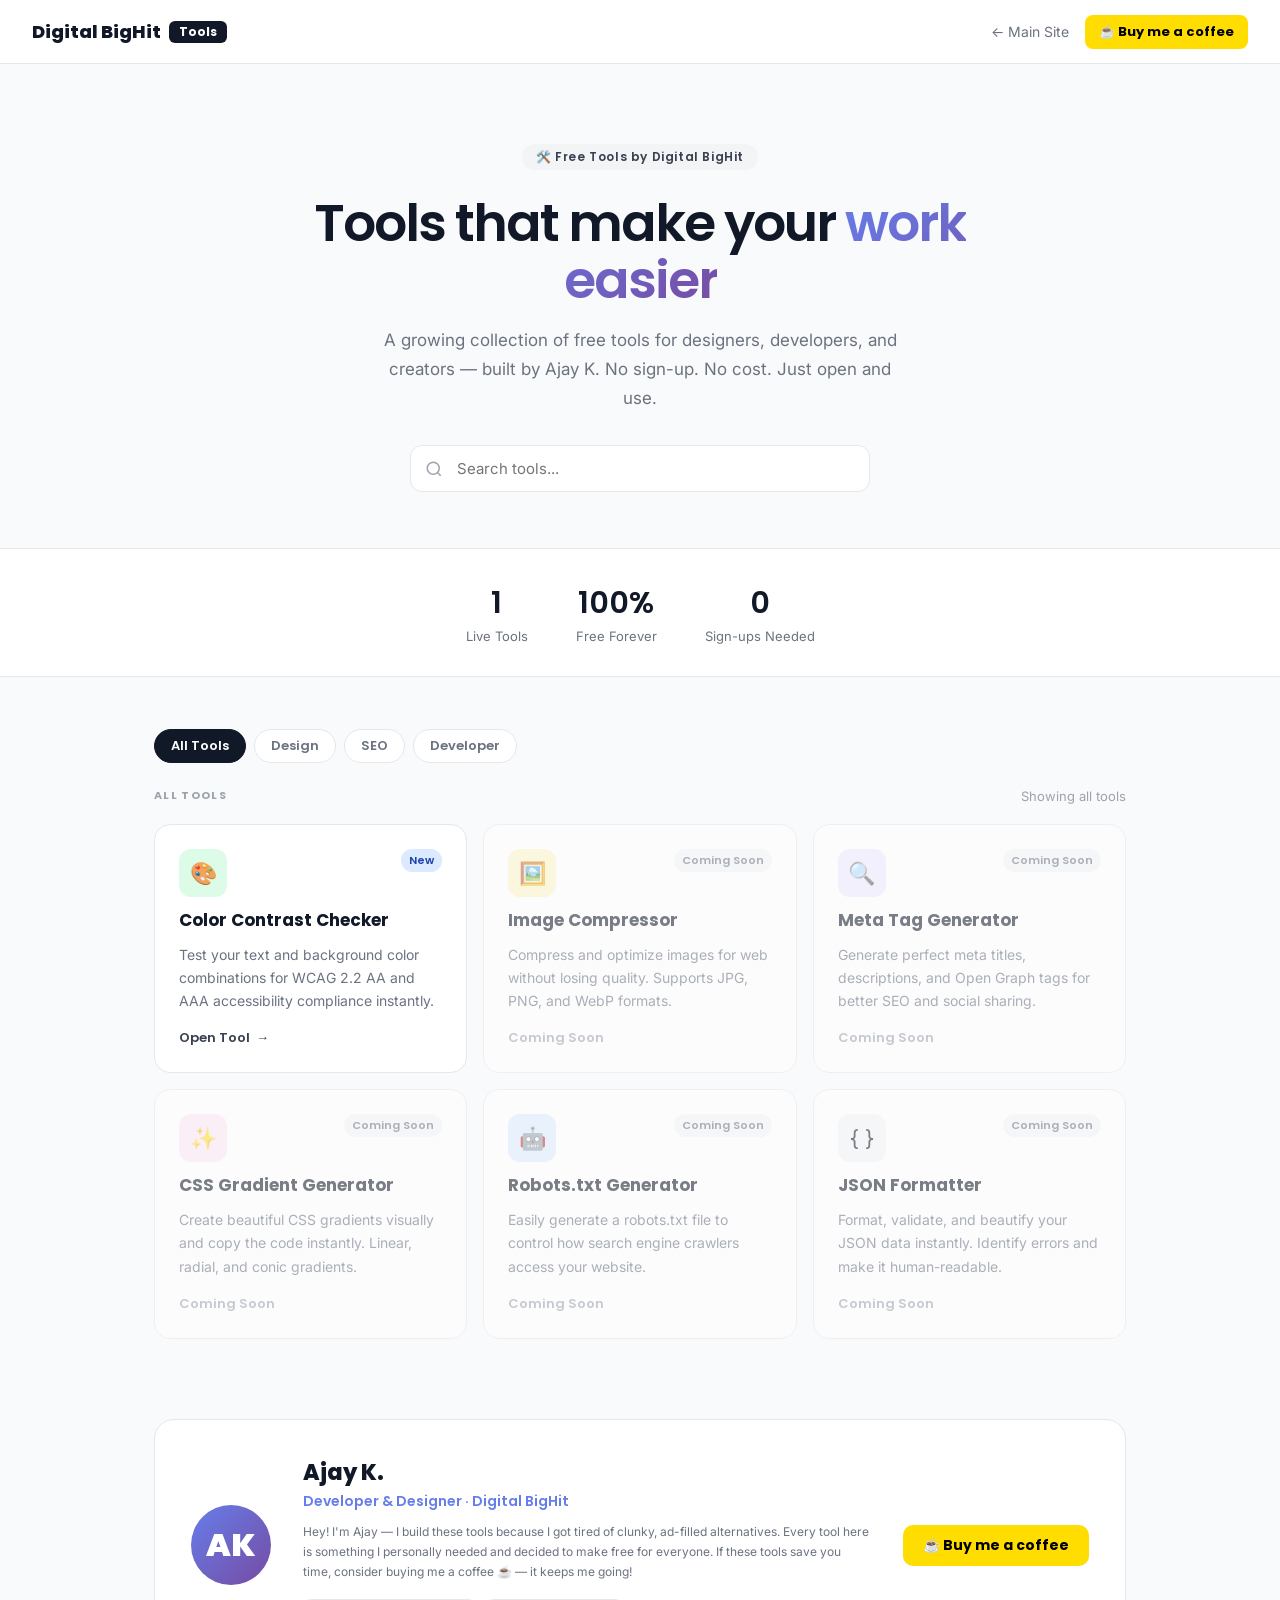
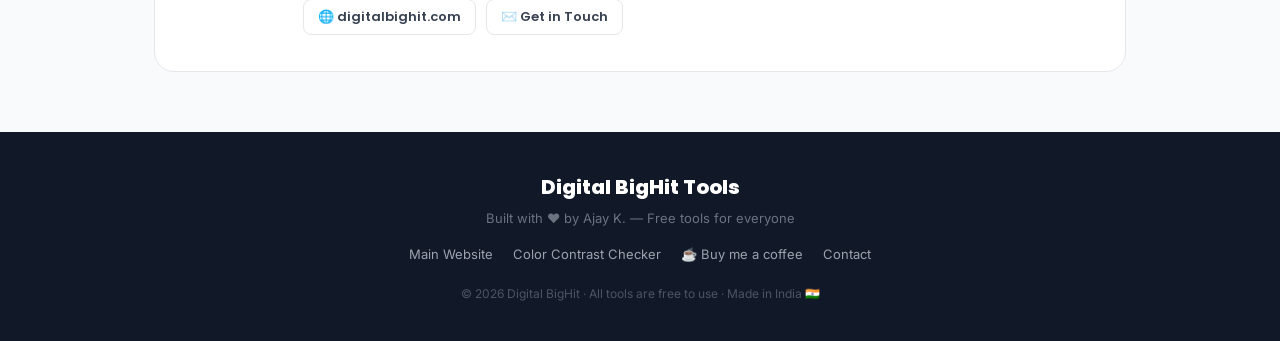
==== index.html @ 40d372e9 "Add color contrast checker with assets folder" ====
<!DOCTYPE html>
<html lang="en">
<head>
  <meta charset="UTF-8" />
  <meta name="viewport" content="width=device-width, initial-scale=1.0" />
  <title>Digital BigHit Tools — Free Web & Design Tools</title>
  <meta name="description" content="A growing collection of free tools for designers and developers by Digital BigHit. Color contrast checker, accessibility tools, and more." />
  <meta name="keywords" content="free web tools, design tools, developer tools, color contrast checker, accessibility tools, digital bighit tools, ajay k" />
  <meta name="robots" content="index, follow" />
  <meta name="author" content="Ajay K. — Digital BigHit" />
  <meta property="og:title" content="Digital BigHit Tools — Free Web & Design Tools" />
  <meta property="og:description" content="A growing collection of free tools for designers and developers. Built with care by Ajay K. at Digital BigHit." />
  <meta property="og:type" content="website" />
  <meta property="og:url" content="https://tools.digitalbighit.com" />
  <meta name="twitter:card" content="summary" />
  <meta name="twitter:title" content="Digital BigHit Tools by Ajay K." />
  <meta name="twitter:description" content="Free tools for designers and developers by Ajay K. at Digital BigHit." />
  <link href="https://fonts.googleapis.com/css2?family=Poppins:wght@400;500;600;700;800;900&family=Inter:wght@400;500;600&display=swap" rel="stylesheet" />
  <style>
    *, *::before, *::after { box-sizing: border-box; margin: 0; padding: 0; }

    :root {
      --bg: #f9fafb;
      --white: #ffffff;
      --border: #e5e7eb;
      --text: #111827;
      --muted: #6b7280;
    }

    body {
      font-family: 'Inter', sans-serif;
      background: var(--bg);
      color: var(--text);
      min-height: 100vh;
    }

    h1, h2, h3, h4, nav, .nav-logo, .hero-badge, .filter-btn, .tool-card-footer, .stat-num, .section-title, .filter-btn {
      font-family: 'Poppins', sans-serif;
    }

    /* NAV */
    nav {
      background: var(--white);
      border-bottom: 1px solid var(--border);
      padding: 0 32px;
      height: 64px;
      display: flex;
      align-items: center;
      justify-content: space-between;
      position: sticky;
      top: 0;
      z-index: 100;
    }
    .nav-logo {
      font-size: 18px;
      font-weight: 800;
      color: var(--text);
      text-decoration: none;
      display: flex;
      align-items: center;
      gap: 8px;
      font-family: 'Poppins', sans-serif;
    }
    .nav-logo span {
      background: #111827;
      color: white;
      padding: 2px 10px;
      border-radius: 6px;
      font-size: 12px;
      font-weight: 700;
    }
    .nav-right { display: flex; align-items: center; gap: 16px; }
    .nav-link {
      font-size: 14px;
      color: var(--muted);
      text-decoration: none;
      font-family: 'Inter', sans-serif;
    }
    .nav-link:hover { color: var(--text); }
    .coffee-btn-nav {
      display: flex;
      align-items: center;
      gap: 6px;
      background: #FFDD00;
      color: #000;
      font-size: 13px;
      font-weight: 700;
      padding: 7px 14px;
      border-radius: 8px;
      text-decoration: none;
      font-family: 'Poppins', sans-serif;
      transition: transform 0.15s, box-shadow 0.15s;
    }
    .coffee-btn-nav:hover { transform: translateY(-1px); box-shadow: 0 4px 12px rgba(0,0,0,0.12); }

    /* HERO */
    .hero {
      text-align: center;
      padding: 80px 24px 56px;
      max-width: 720px;
      margin: 0 auto;
    }
    .hero-badge {
      display: inline-block;
      background: #f3f4f6;
      color: #374151;
      font-size: 12px;
      font-weight: 600;
      padding: 4px 14px;
      border-radius: 999px;
      margin-bottom: 24px;
      letter-spacing: 0.05em;
      font-family: 'Poppins', sans-serif;
    }
    .hero h1 {
      font-size: 52px;
      font-weight: 600;
      letter-spacing: -2px;
      line-height: 1.1;
      margin-bottom: 18px;
      color: var(--text);
      font-family: 'Poppins', sans-serif;
    }
    .hero h1 span {
      background: linear-gradient(135deg, #667eea, #764ba2);
      -webkit-background-clip: text;
      -webkit-text-fill-color: transparent;
      background-clip: text;
    }
    .hero p {
      font-size: 17px;
      color: var(--muted);
      line-height: 1.7;
      max-width: 520px;
      margin: 0 auto;
      font-family: 'Inter', sans-serif;
    }

    /* SEARCH */
    .search-wrap {
      max-width: 460px;
      margin: 32px auto 0;
      position: relative;
    }
    .search-wrap input {
      width: 100%;
      padding: 13px 20px 13px 46px;
      border: 1px solid var(--border);
      border-radius: 12px;
      font-size: 15px;
      font-family: 'Inter', sans-serif;
      background: white;
      outline: none;
      transition: border 0.2s;
    }
    .search-wrap input:focus { border-color: #9ca3af; }
    .search-icon {
      position: absolute;
      left: 15px;
      top: 50%;
      transform: translateY(-50%);
      color: #9ca3af;
      pointer-events: none;
    }

    /* STATS */
    .stats {
      display: flex;
      justify-content: center;
      gap: 48px;
      padding: 32px 24px;
      border-top: 1px solid var(--border);
      border-bottom: 1px solid var(--border);
      background: white;
      margin-bottom: 52px;
    }
    .stat { text-align: center; }
    .stat-num { font-size: 30px; font-weight: 600; color: var(--text); font-family: 'Poppins', sans-serif; }
    .stat-label { font-size: 13px; color: var(--muted); margin-top: 2px; font-family: 'Inter', sans-serif; }

    /* TOOLS GRID */
    .tools-section {
      max-width: 1020px;
      margin: 0 auto;
      padding: 0 24px 80px;
    }
    .section-header {
      display: flex;
      align-items: center;
      justify-content: space-between;
      margin-bottom: 20px;
    }
    .section-title {
      font-size: 11px;
      font-weight: 700;
      color: #9ca3af;
      letter-spacing: 0.12em;
      text-transform: uppercase;
      font-family: 'Poppins', sans-serif;
    }
    .tools-grid {
      display: grid;
      grid-template-columns: repeat(auto-fill, minmax(290px, 1fr));
      gap: 16px;
    }

    /* TOOL CARD */
    .tool-card {
      background: white;
      border: 1px solid var(--border);
      border-radius: 16px;
      padding: 24px;
      text-decoration: none;
      color: inherit;
      display: flex;
      flex-direction: column;
      gap: 10px;
      transition: all 0.2s;
    }
    .tool-card:hover {
      border-color: #9ca3af;
      transform: translateY(-2px);
      box-shadow: 0 8px 24px rgba(0,0,0,0.08);
    }
    .tool-card.coming-soon { opacity: 0.55; cursor: default; pointer-events: none; }
    .tool-card-icon {
      width: 48px; height: 48px; border-radius: 12px;
      display: flex; align-items: center; justify-content: center; font-size: 22px;
    }
    .tool-card-top { display: flex; align-items: flex-start; justify-content: space-between; }
    .tool-badge { font-size: 11px; font-weight: 600; padding: 3px 8px; border-radius: 999px; font-family: 'Poppins', sans-serif; }
    .badge-live { background: #dcfce7; color: #166534; }
    .badge-soon { background: #f3f4f6; color: #6b7280; }
    .badge-new { background: #dbeafe; color: #1e40af; }
    .tool-card h3 { font-size: 17px; font-weight: 700; color: var(--text); font-family: 'Poppins', sans-serif; }
    .tool-card p { font-size: 14px; color: var(--muted); line-height: 1.65; flex: 1; font-family: 'Inter', sans-serif; }
    .tool-card-footer {
      display: flex; align-items: center; gap: 6px;
      font-size: 13px; font-weight: 600; color: #374151; margin-top: 6px;
      font-family: 'Poppins', sans-serif;
    }
    .tool-card:hover .tool-card-footer { color: #111827; }
    .arrow { transition: transform 0.2s; }
    .tool-card:hover .arrow { transform: translateX(4px); }

    /* FILTERS */
    .filters { display: flex; gap: 8px; margin-bottom: 24px; flex-wrap: wrap; }
    .filter-btn {
      padding: 6px 16px; border-radius: 999px; border: 1px solid var(--border);
      background: white; font-size: 13px; font-weight: 600; cursor: pointer;
      font-family: 'Poppins', sans-serif; color: var(--muted); transition: all 0.15s;
    }
    .filter-btn.active, .filter-btn:hover { background: #111827; color: white; border-color: #111827; }

    /* DEVELOPER CARD */
    .dev-section {
      max-width: 1020px;
      margin: 0 auto 60px;
      padding: 0 24px;
    }
    .dev-card {
      background: white;
      border: 1px solid var(--border);
      border-radius: 20px;
      padding: 36px;
      display: flex;
      align-items: center;
      gap: 32px;
    }
    .dev-avatar {
      width: 80px; height: 80px; border-radius: 50%;
      background: linear-gradient(135deg, #667eea, #764ba2);
      display: flex; align-items: center; justify-content: center;
      font-size: 32px; font-weight: 900; color: white;
      font-family: 'Poppins', sans-serif;
      flex-shrink: 0;
    }
    .dev-info { flex: 1; }
    .dev-name { font-size: 22px; font-weight: 800; color: var(--text); font-family: 'Poppins', sans-serif; margin-bottom: 2px; }
    .dev-role { font-size: 14px; color: #667eea; font-weight: 600; font-family: 'Poppins', sans-serif; margin-bottom: 10px; }
.dev-bio {
    font-size: 12px;
    color: var(--muted);
    line-height: 1.7;
    font-family: 'Inter', sans-serif;
    /* max-width: 480px; */
}
    .dev-links { display: flex; gap: 10px; margin-top: 16px; flex-wrap: wrap; }
    .dev-link {
      display: flex; align-items: center; gap: 6px;
      padding: 7px 14px; border-radius: 8px; border: 1px solid var(--border);
      font-size: 13px; font-weight: 600; color: #374151; text-decoration: none;
      font-family: 'Poppins', sans-serif; transition: all 0.15s;
    }
    .dev-link:hover { background: #f3f4f6; border-color: #9ca3af; }
    .coffee-btn {
      display: flex; align-items: center; gap: 7px;
      background: #FFDD00; color: #000;
      padding: 10px 20px; border-radius: 10px;
      font-size: 14px; font-weight: 700; text-decoration: none;
      font-family: 'Poppins', sans-serif;
      transition: transform 0.15s, box-shadow 0.15s;
      white-space: nowrap; flex-shrink: 0;
    }
    .coffee-btn:hover { transform: translateY(-2px); box-shadow: 0 6px 20px rgba(255,221,0,0.4); }

    /* FOOTER */
    footer {
      background: #111827;
      padding: 40px 24px;
      text-align: center;
    }
    .footer-logo { font-size: 20px; font-weight: 800; color: white; font-family: 'Poppins', sans-serif; margin-bottom: 8px; }
    .footer-sub { font-size: 13px; color: #6b7280; font-family: 'Inter', sans-serif; margin-bottom: 20px; }
    .footer-links { display: flex; justify-content: center; gap: 20px; margin-bottom: 24px; flex-wrap: wrap; }
    .footer-links a { font-size: 13px; color: #9ca3af; text-decoration: none; font-family: 'Inter', sans-serif; }
    .footer-links a:hover { color: white; }
    .footer-copy { font-size: 12px; color: #4b5563; font-family: 'Inter', sans-serif; }

    @media (max-width: 640px) {
      .hero h1 { font-size: 34px; letter-spacing: -1px; }
      .stats { gap: 24px; }
      .dev-card { flex-direction: column; align-items: flex-start; gap: 20px; }
      .coffee-btn { width: 100%; justify-content: center; }
      nav { padding: 0 16px; }
      .coffee-btn-nav { display: none; }
    }
  </style>
</head>
<body>

<!-- NAV -->
<nav>
  <a class="nav-logo" href="/">
    Digital BigHit <span>Tools</span>
  </a>
  <div class="nav-right">
    <a class="nav-link" href="https://digitalbighit.com" target="_blank">← Main Site</a>
    <a class="coffee-btn-nav" href="https://www.buymeacoffee.com/ajayk" target="_blank">
      ☕ Buy me a coffee
    </a>
  </div>
</nav>

<!-- HERO -->
<div class="hero">
  <div class="hero-badge">🛠️ Free Tools by Digital BigHit</div>
  <h1>Tools that make your <span>work easier</span></h1>
  <p>A growing collection of free tools for designers, developers, and creators — built by Ajay K. No sign-up. No cost. Just open and use.</p>
  <div class="search-wrap">
    <svg class="search-icon" width="18" height="18" fill="none" stroke="currentColor" stroke-width="2" viewBox="0 0 24 24">
      <circle cx="11" cy="11" r="8"/><line x1="21" y1="21" x2="16.65" y2="16.65"/>
    </svg>
    <input type="text" id="searchInput" placeholder="Search tools..." oninput="filterTools()" />
  </div>
</div>

<!-- STATS -->
<div class="stats">
  <div class="stat">
    <div class="stat-num">1</div>
    <div class="stat-label">Live Tools</div>
  </div>
  <div class="stat">
    <div class="stat-num">100%</div>
    <div class="stat-label">Free Forever</div>
  </div>
  <div class="stat">
    <div class="stat-num">0</div>
    <div class="stat-label">Sign-ups Needed</div>
  </div>
</div>

<!-- TOOLS -->
<div class="tools-section">
  <div class="filters">
    <button class="filter-btn active" onclick="filterCategory('all', this)">All Tools</button>
    <button class="filter-btn" onclick="filterCategory('design', this)">Design</button>
    <button class="filter-btn" onclick="filterCategory('seo', this)">SEO</button>
    <button class="filter-btn" onclick="filterCategory('dev', this)">Developer</button>
  </div>
  <div class="section-header">
    <p class="section-title">All Tools</p>
    <p style="font-size:13px;color:#9ca3af;font-family:'Inter',sans-serif;" id="toolCount">Showing all tools</p>
  </div>
  <div class="tools-grid" id="toolsGrid">

    <a href="/color-contrast-checker/" class="tool-card" data-category="design" data-name="color contrast checker accessibility wcag design">
      <div class="tool-card-top">
        <div class="tool-card-icon" style="background:#dcfce7;">🎨</div>
        <span class="tool-badge badge-new">New</span>
      </div>
      <h3>Color Contrast Checker</h3>
      <p>Test your text and background color combinations for WCAG 2.2 AA and AAA accessibility compliance instantly.</p>
      <div class="tool-card-footer">Open Tool <span class="arrow">→</span></div>
    </a>

    <div class="tool-card coming-soon" data-category="design" data-name="image compressor optimizer design">
      <div class="tool-card-top">
        <div class="tool-card-icon" style="background:#fef3c7;">🖼️</div>
        <span class="tool-badge badge-soon">Coming Soon</span>
      </div>
      <h3>Image Compressor</h3>
      <p>Compress and optimize images for web without losing quality. Supports JPG, PNG, and WebP formats.</p>
      <div class="tool-card-footer" style="color:#9ca3af;">Coming Soon</div>
    </div>

    <div class="tool-card coming-soon" data-category="seo" data-name="meta tag generator seo">
      <div class="tool-card-top">
        <div class="tool-card-icon" style="background:#ede9fe;">🔍</div>
        <span class="tool-badge badge-soon">Coming Soon</span>
      </div>
      <h3>Meta Tag Generator</h3>
      <p>Generate perfect meta titles, descriptions, and Open Graph tags for better SEO and social sharing.</p>
      <div class="tool-card-footer" style="color:#9ca3af;">Coming Soon</div>
    </div>

    <div class="tool-card coming-soon" data-category="dev" data-name="css gradient generator developer">
      <div class="tool-card-top">
        <div class="tool-card-icon" style="background:#fce7f3;">✨</div>
        <span class="tool-badge badge-soon">Coming Soon</span>
      </div>
      <h3>CSS Gradient Generator</h3>
      <p>Create beautiful CSS gradients visually and copy the code instantly. Linear, radial, and conic gradients.</p>
      <div class="tool-card-footer" style="color:#9ca3af;">Coming Soon</div>
    </div>

    <div class="tool-card coming-soon" data-category="seo" data-name="robots txt generator seo">
      <div class="tool-card-top">
        <div class="tool-card-icon" style="background:#dbeafe;">🤖</div>
        <span class="tool-badge badge-soon">Coming Soon</span>
      </div>
      <h3>Robots.txt Generator</h3>
      <p>Easily generate a robots.txt file to control how search engine crawlers access your website.</p>
      <div class="tool-card-footer" style="color:#9ca3af;">Coming Soon</div>
    </div>

    <div class="tool-card coming-soon" data-category="dev" data-name="json formatter validator developer">
      <div class="tool-card-top">
        <div class="tool-card-icon" style="background:#f3f4f6;">{ }</div>
        <span class="tool-badge badge-soon">Coming Soon</span>
      </div>
      <h3>JSON Formatter</h3>
      <p>Format, validate, and beautify your JSON data instantly. Identify errors and make it human-readable.</p>
      <div class="tool-card-footer" style="color:#9ca3af;">Coming Soon</div>
    </div>

  </div>
</div>

<!-- DEVELOPER CARD -->
<div class="dev-section">
  <div class="dev-card">
    <div class="dev-avatar">AK</div>
    <div class="dev-info">
      <div class="dev-name">Ajay K.</div>
      <div class="dev-role">Developer & Designer · Digital BigHit</div>
      <div class="dev-bio">Hey! I'm Ajay — I build these tools because I got tired of clunky, ad-filled alternatives. Every tool here is something I personally needed and decided to make free for everyone. If these tools save you time, consider buying me a coffee ☕ — it keeps me going!</div>
      <div class="dev-links">
        <a class="dev-link" href="https://digitalbighit.com" target="_blank">🌐 digitalbighit.com</a>
        <a class="dev-link" href="mailto:ajay@digitalbighit.com">✉️ Get in Touch</a>
      </div>
    </div>
    <a class="coffee-btn" href="https://www.buymeacoffee.com/ajayk" target="_blank">
      ☕ Buy me a coffee
    </a>
  </div>
</div>

<!-- FOOTER -->
<footer>
  <div class="footer-logo">Digital BigHit Tools</div>
  <div class="footer-sub">Built with ❤️ by Ajay K. — Free tools for everyone</div>
  <div class="footer-links">
    <a href="https://digitalbighit.com" target="_blank">Main Website</a>
    <a href="/color-contrast-checker/">Color Contrast Checker</a>
    <a href="https://www.buymeacoffee.com/ajayk" target="_blank">☕ Buy me a coffee</a>
    <a href="mailto:hello@digitalbighit.com">Contact</a>
  </div>
  <div class="footer-copy">© 2026 Digital BigHit · All tools are free to use · Made in India 🇮🇳</div>
</footer>

<script>
  function filterTools() {
    const q = document.getElementById('searchInput').value.toLowerCase();
    const cards = document.querySelectorAll('.tool-card');
    let visible = 0;
    cards.forEach(card => {
      const name = (card.getAttribute('data-name') || '').toLowerCase();
      const show = name.includes(q);
      card.style.display = show ? '' : 'none';
      if (show) visible++;
    });
    document.getElementById('toolCount').textContent = `Showing ${visible} tool${visible !== 1 ? 's' : ''}`;
  }

  function filterCategory(cat, btn) {
    document.querySelectorAll('.filter-btn').forEach(b => b.classList.remove('active'));
    btn.classList.add('active');
    document.getElementById('searchInput').value = '';
    const cards = document.querySelectorAll('.tool-card');
    let visible = 0;
    cards.forEach(card => {
      const cardCat = card.getAttribute('data-category');
      const show = cat === 'all' || cardCat === cat;
      card.style.display = show ? '' : 'none';
      if (show) visible++;
    });
    document.getElementById('toolCount').textContent = `Showing ${visible} tool${visible !== 1 ? 's' : ''}`;
  }
</script>
</body>
</html>
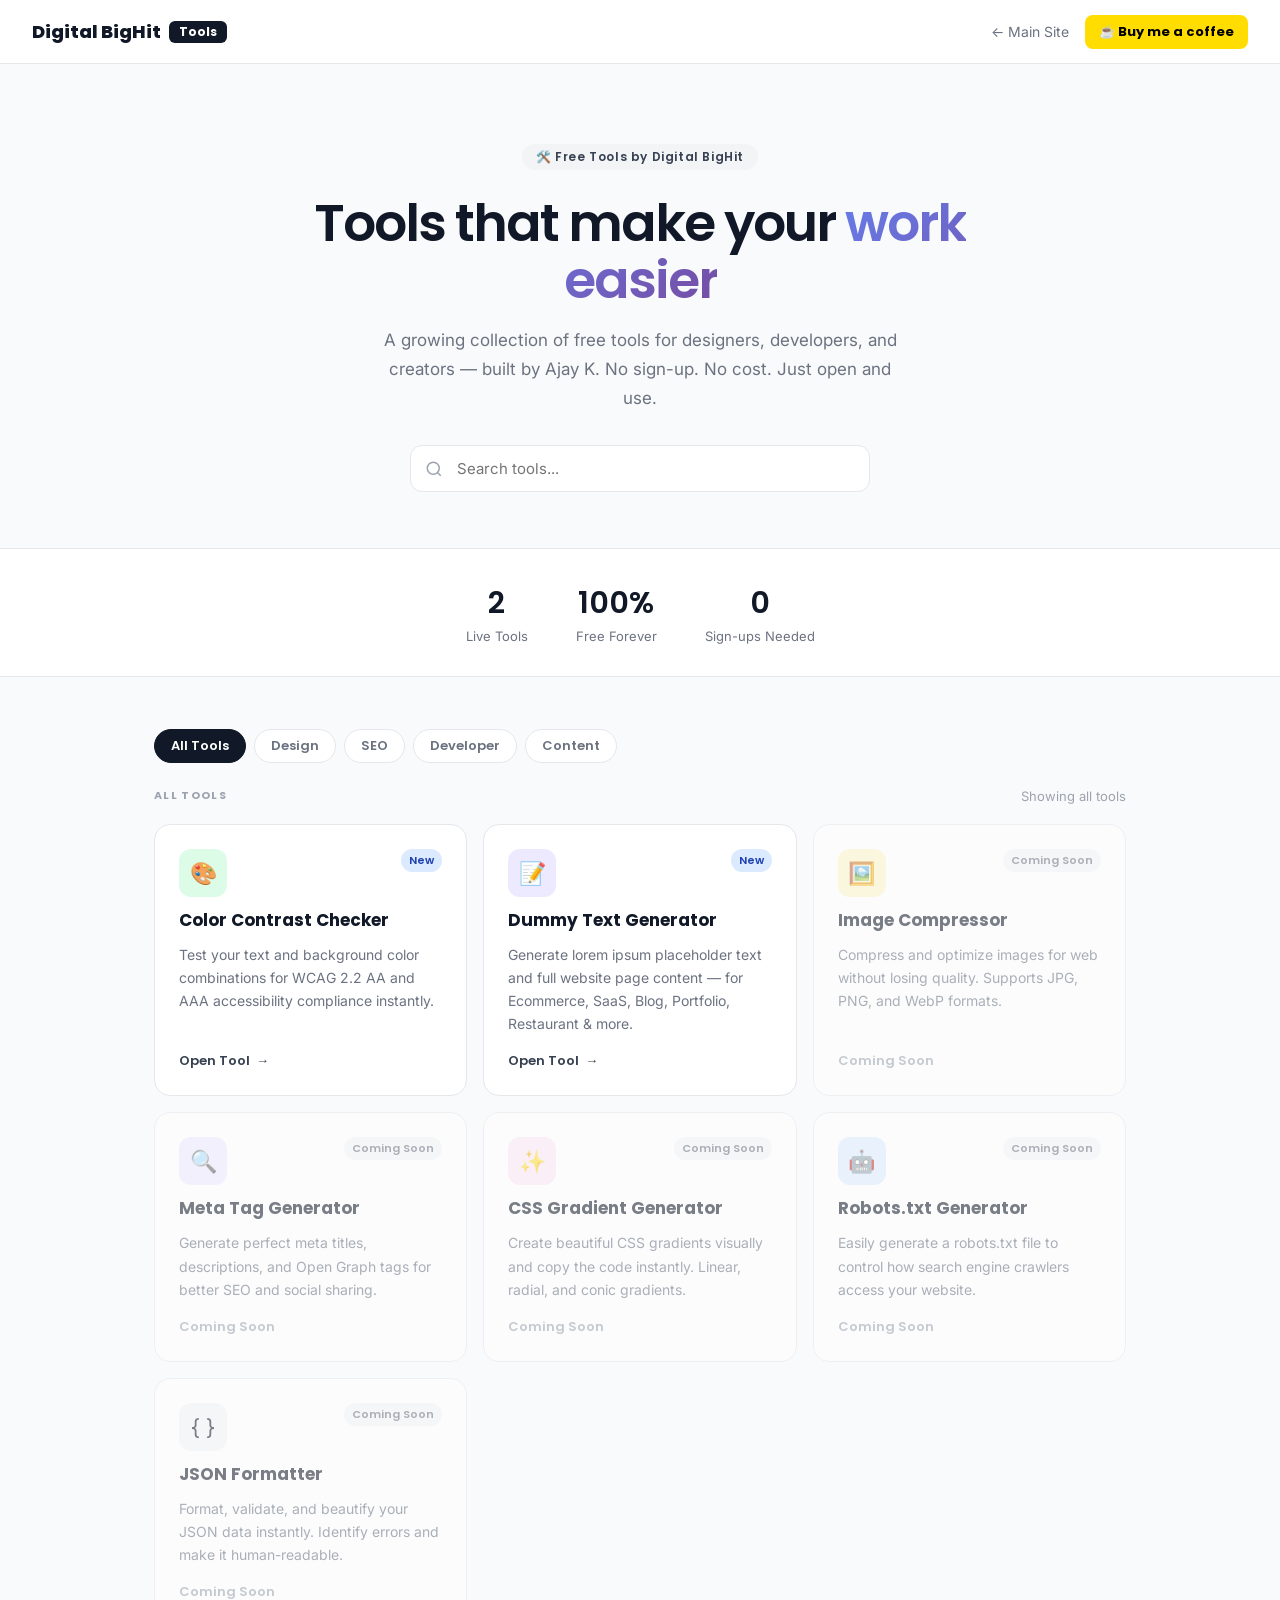
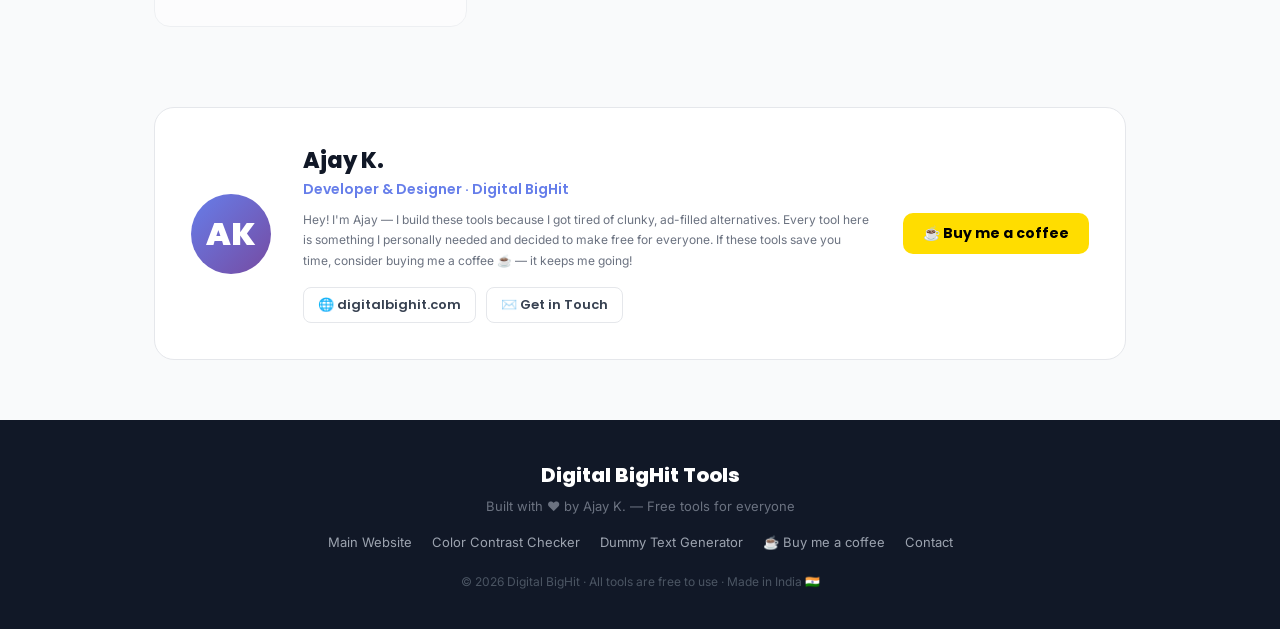
==== commit afe1a289: "Add dummy-text-generator, replace index.html, add .gitignore, remove .DS_Store" ====
--- a/index.html
+++ b/index.html
@@ -4,8 +4,8 @@
   <meta charset="UTF-8" />
   <meta name="viewport" content="width=device-width, initial-scale=1.0" />
   <title>Digital BigHit Tools — Free Web & Design Tools</title>
-  <meta name="description" content="A growing collection of free tools for designers and developers by Digital BigHit. Color contrast checker, accessibility tools, and more." />
-  <meta name="keywords" content="free web tools, design tools, developer tools, color contrast checker, accessibility tools, digital bighit tools, ajay k" />
+  <meta name="description" content="A growing collection of free tools for designers and developers by Digital BigHit. Color contrast checker, dummy text generator, accessibility tools, and more." />
+  <meta name="keywords" content="free web tools, design tools, developer tools, color contrast checker, dummy text generator, lorem ipsum generator, website content generator, accessibility tools, digital bighit tools, ajay k" />
   <meta name="robots" content="index, follow" />
   <meta name="author" content="Ajay K. — Digital BigHit" />
   <meta property="og:title" content="Digital BigHit Tools — Free Web & Design Tools" />
@@ -18,215 +18,44 @@
   <link href="https://fonts.googleapis.com/css2?family=Poppins:wght@400;500;600;700;800;900&family=Inter:wght@400;500;600&display=swap" rel="stylesheet" />
   <style>
     *, *::before, *::after { box-sizing: border-box; margin: 0; padding: 0; }
-
-    :root {
-      --bg: #f9fafb;
-      --white: #ffffff;
-      --border: #e5e7eb;
-      --text: #111827;
-      --muted: #6b7280;
-    }
-
-    body {
-      font-family: 'Inter', sans-serif;
-      background: var(--bg);
-      color: var(--text);
-      min-height: 100vh;
-    }
-
-    h1, h2, h3, h4, nav, .nav-logo, .hero-badge, .filter-btn, .tool-card-footer, .stat-num, .section-title, .filter-btn {
-      font-family: 'Poppins', sans-serif;
-    }
-
-    /* NAV */
-    nav {
-      background: var(--white);
-      border-bottom: 1px solid var(--border);
-      padding: 0 32px;
-      height: 64px;
-      display: flex;
-      align-items: center;
-      justify-content: space-between;
-      position: sticky;
-      top: 0;
-      z-index: 100;
-    }
-    .nav-logo {
-      font-size: 18px;
-      font-weight: 800;
-      color: var(--text);
-      text-decoration: none;
-      display: flex;
-      align-items: center;
-      gap: 8px;
-      font-family: 'Poppins', sans-serif;
-    }
-    .nav-logo span {
-      background: #111827;
-      color: white;
-      padding: 2px 10px;
-      border-radius: 6px;
-      font-size: 12px;
-      font-weight: 700;
-    }
+    :root { --bg: #f9fafb; --white: #ffffff; --border: #e5e7eb; --text: #111827; --muted: #6b7280; }
+    body { font-family: 'Inter', sans-serif; background: var(--bg); color: var(--text); min-height: 100vh; }
+    h1,h2,h3,h4,nav,.nav-logo,.hero-badge,.filter-btn,.tool-card-footer,.stat-num,.section-title { font-family: 'Poppins', sans-serif; }
+
+    nav { background: var(--white); border-bottom: 1px solid var(--border); padding: 0 32px; height: 64px; display: flex; align-items: center; justify-content: space-between; position: sticky; top: 0; z-index: 100; }
+    .nav-logo { font-size: 18px; font-weight: 800; color: var(--text); text-decoration: none; display: flex; align-items: center; gap: 8px; font-family: 'Poppins', sans-serif; }
+    .nav-logo span { background: #111827; color: white; padding: 2px 10px; border-radius: 6px; font-size: 12px; font-weight: 700; }
     .nav-right { display: flex; align-items: center; gap: 16px; }
-    .nav-link {
-      font-size: 14px;
-      color: var(--muted);
-      text-decoration: none;
-      font-family: 'Inter', sans-serif;
-    }
+    .nav-link { font-size: 14px; color: var(--muted); text-decoration: none; font-family: 'Inter', sans-serif; }
     .nav-link:hover { color: var(--text); }
-    .coffee-btn-nav {
-      display: flex;
-      align-items: center;
-      gap: 6px;
-      background: #FFDD00;
-      color: #000;
-      font-size: 13px;
-      font-weight: 700;
-      padding: 7px 14px;
-      border-radius: 8px;
-      text-decoration: none;
-      font-family: 'Poppins', sans-serif;
-      transition: transform 0.15s, box-shadow 0.15s;
-    }
+    .coffee-btn-nav { display: flex; align-items: center; gap: 6px; background: #FFDD00; color: #000; font-size: 13px; font-weight: 700; padding: 7px 14px; border-radius: 8px; text-decoration: none; font-family: 'Poppins', sans-serif; transition: transform 0.15s, box-shadow 0.15s; }
     .coffee-btn-nav:hover { transform: translateY(-1px); box-shadow: 0 4px 12px rgba(0,0,0,0.12); }
 
-    /* HERO */
-    .hero {
-      text-align: center;
-      padding: 80px 24px 56px;
-      max-width: 720px;
-      margin: 0 auto;
-    }
-    .hero-badge {
-      display: inline-block;
-      background: #f3f4f6;
-      color: #374151;
-      font-size: 12px;
-      font-weight: 600;
-      padding: 4px 14px;
-      border-radius: 999px;
-      margin-bottom: 24px;
-      letter-spacing: 0.05em;
-      font-family: 'Poppins', sans-serif;
-    }
-    .hero h1 {
-      font-size: 52px;
-      font-weight: 600;
-      letter-spacing: -2px;
-      line-height: 1.1;
-      margin-bottom: 18px;
-      color: var(--text);
-      font-family: 'Poppins', sans-serif;
-    }
-    .hero h1 span {
-      background: linear-gradient(135deg, #667eea, #764ba2);
-      -webkit-background-clip: text;
-      -webkit-text-fill-color: transparent;
-      background-clip: text;
-    }
-    .hero p {
-      font-size: 17px;
-      color: var(--muted);
-      line-height: 1.7;
-      max-width: 520px;
-      margin: 0 auto;
-      font-family: 'Inter', sans-serif;
-    }
-
-    /* SEARCH */
-    .search-wrap {
-      max-width: 460px;
-      margin: 32px auto 0;
-      position: relative;
-    }
-    .search-wrap input {
-      width: 100%;
-      padding: 13px 20px 13px 46px;
-      border: 1px solid var(--border);
-      border-radius: 12px;
-      font-size: 15px;
-      font-family: 'Inter', sans-serif;
-      background: white;
-      outline: none;
-      transition: border 0.2s;
-    }
+    .hero { text-align: center; padding: 80px 24px 56px; max-width: 720px; margin: 0 auto; }
+    .hero-badge { display: inline-block; background: #f3f4f6; color: #374151; font-size: 12px; font-weight: 600; padding: 4px 14px; border-radius: 999px; margin-bottom: 24px; letter-spacing: 0.05em; font-family: 'Poppins', sans-serif; }
+    .hero h1 { font-size: 52px; font-weight: 600; letter-spacing: -2px; line-height: 1.1; margin-bottom: 18px; color: var(--text); font-family: 'Poppins', sans-serif; }
+    .hero h1 span { background: linear-gradient(135deg, #667eea, #764ba2); -webkit-background-clip: text; -webkit-text-fill-color: transparent; background-clip: text; }
+    .hero p { font-size: 17px; color: var(--muted); line-height: 1.7; max-width: 520px; margin: 0 auto; font-family: 'Inter', sans-serif; }
+
+    .search-wrap { max-width: 460px; margin: 32px auto 0; position: relative; }
+    .search-wrap input { width: 100%; padding: 13px 20px 13px 46px; border: 1px solid var(--border); border-radius: 12px; font-size: 15px; font-family: 'Inter', sans-serif; background: white; outline: none; transition: border 0.2s; }
     .search-wrap input:focus { border-color: #9ca3af; }
-    .search-icon {
-      position: absolute;
-      left: 15px;
-      top: 50%;
-      transform: translateY(-50%);
-      color: #9ca3af;
-      pointer-events: none;
-    }
-
-    /* STATS */
-    .stats {
-      display: flex;
-      justify-content: center;
-      gap: 48px;
-      padding: 32px 24px;
-      border-top: 1px solid var(--border);
-      border-bottom: 1px solid var(--border);
-      background: white;
-      margin-bottom: 52px;
-    }
+    .search-icon { position: absolute; left: 15px; top: 50%; transform: translateY(-50%); color: #9ca3af; pointer-events: none; }
+
+    .stats { display: flex; justify-content: center; gap: 48px; padding: 32px 24px; border-top: 1px solid var(--border); border-bottom: 1px solid var(--border); background: white; margin-bottom: 52px; }
     .stat { text-align: center; }
     .stat-num { font-size: 30px; font-weight: 600; color: var(--text); font-family: 'Poppins', sans-serif; }
     .stat-label { font-size: 13px; color: var(--muted); margin-top: 2px; font-family: 'Inter', sans-serif; }
 
-    /* TOOLS GRID */
-    .tools-section {
-      max-width: 1020px;
-      margin: 0 auto;
-      padding: 0 24px 80px;
-    }
-    .section-header {
-      display: flex;
-      align-items: center;
-      justify-content: space-between;
-      margin-bottom: 20px;
-    }
-    .section-title {
-      font-size: 11px;
-      font-weight: 700;
-      color: #9ca3af;
-      letter-spacing: 0.12em;
-      text-transform: uppercase;
-      font-family: 'Poppins', sans-serif;
-    }
-    .tools-grid {
-      display: grid;
-      grid-template-columns: repeat(auto-fill, minmax(290px, 1fr));
-      gap: 16px;
-    }
-
-    /* TOOL CARD */
-    .tool-card {
-      background: white;
-      border: 1px solid var(--border);
-      border-radius: 16px;
-      padding: 24px;
-      text-decoration: none;
-      color: inherit;
-      display: flex;
-      flex-direction: column;
-      gap: 10px;
-      transition: all 0.2s;
-    }
-    .tool-card:hover {
-      border-color: #9ca3af;
-      transform: translateY(-2px);
-      box-shadow: 0 8px 24px rgba(0,0,0,0.08);
-    }
+    .tools-section { max-width: 1020px; margin: 0 auto; padding: 0 24px 80px; }
+    .section-header { display: flex; align-items: center; justify-content: space-between; margin-bottom: 20px; }
+    .section-title { font-size: 11px; font-weight: 700; color: #9ca3af; letter-spacing: 0.12em; text-transform: uppercase; font-family: 'Poppins', sans-serif; }
+    .tools-grid { display: grid; grid-template-columns: repeat(auto-fill, minmax(290px, 1fr)); gap: 16px; }
+
+    .tool-card { background: white; border: 1px solid var(--border); border-radius: 16px; padding: 24px; text-decoration: none; color: inherit; display: flex; flex-direction: column; gap: 10px; transition: all 0.2s; }
+    .tool-card:hover { border-color: #9ca3af; transform: translateY(-2px); box-shadow: 0 8px 24px rgba(0,0,0,0.08); }
     .tool-card.coming-soon { opacity: 0.55; cursor: default; pointer-events: none; }
-    .tool-card-icon {
-      width: 48px; height: 48px; border-radius: 12px;
-      display: flex; align-items: center; justify-content: center; font-size: 22px;
-    }
+    .tool-card-icon { width: 48px; height: 48px; border-radius: 12px; display: flex; align-items: center; justify-content: center; font-size: 22px; }
     .tool-card-top { display: flex; align-items: flex-start; justify-content: space-between; }
     .tool-badge { font-size: 11px; font-weight: 600; padding: 3px 8px; border-radius: 999px; font-family: 'Poppins', sans-serif; }
     .badge-live { background: #dcfce7; color: #166534; }
@@ -234,82 +63,29 @@
     .badge-new { background: #dbeafe; color: #1e40af; }
     .tool-card h3 { font-size: 17px; font-weight: 700; color: var(--text); font-family: 'Poppins', sans-serif; }
     .tool-card p { font-size: 14px; color: var(--muted); line-height: 1.65; flex: 1; font-family: 'Inter', sans-serif; }
-    .tool-card-footer {
-      display: flex; align-items: center; gap: 6px;
-      font-size: 13px; font-weight: 600; color: #374151; margin-top: 6px;
-      font-family: 'Poppins', sans-serif;
-    }
+    .tool-card-footer { display: flex; align-items: center; gap: 6px; font-size: 13px; font-weight: 600; color: #374151; margin-top: 6px; font-family: 'Poppins', sans-serif; }
     .tool-card:hover .tool-card-footer { color: #111827; }
     .arrow { transition: transform 0.2s; }
     .tool-card:hover .arrow { transform: translateX(4px); }
 
-    /* FILTERS */
     .filters { display: flex; gap: 8px; margin-bottom: 24px; flex-wrap: wrap; }
-    .filter-btn {
-      padding: 6px 16px; border-radius: 999px; border: 1px solid var(--border);
-      background: white; font-size: 13px; font-weight: 600; cursor: pointer;
-      font-family: 'Poppins', sans-serif; color: var(--muted); transition: all 0.15s;
-    }
+    .filter-btn { padding: 6px 16px; border-radius: 999px; border: 1px solid var(--border); background: white; font-size: 13px; font-weight: 600; cursor: pointer; font-family: 'Poppins', sans-serif; color: var(--muted); transition: all 0.15s; }
     .filter-btn.active, .filter-btn:hover { background: #111827; color: white; border-color: #111827; }
 
-    /* DEVELOPER CARD */
-    .dev-section {
-      max-width: 1020px;
-      margin: 0 auto 60px;
-      padding: 0 24px;
-    }
-    .dev-card {
-      background: white;
-      border: 1px solid var(--border);
-      border-radius: 20px;
-      padding: 36px;
-      display: flex;
-      align-items: center;
-      gap: 32px;
-    }
-    .dev-avatar {
-      width: 80px; height: 80px; border-radius: 50%;
-      background: linear-gradient(135deg, #667eea, #764ba2);
-      display: flex; align-items: center; justify-content: center;
-      font-size: 32px; font-weight: 900; color: white;
-      font-family: 'Poppins', sans-serif;
-      flex-shrink: 0;
-    }
+    .dev-section { max-width: 1020px; margin: 0 auto 60px; padding: 0 24px; }
+    .dev-card { background: white; border: 1px solid var(--border); border-radius: 20px; padding: 36px; display: flex; align-items: center; gap: 32px; }
+    .dev-avatar { width: 80px; height: 80px; border-radius: 50%; background: linear-gradient(135deg, #667eea, #764ba2); display: flex; align-items: center; justify-content: center; font-size: 32px; font-weight: 900; color: white; font-family: 'Poppins', sans-serif; flex-shrink: 0; }
     .dev-info { flex: 1; }
     .dev-name { font-size: 22px; font-weight: 800; color: var(--text); font-family: 'Poppins', sans-serif; margin-bottom: 2px; }
     .dev-role { font-size: 14px; color: #667eea; font-weight: 600; font-family: 'Poppins', sans-serif; margin-bottom: 10px; }
-.dev-bio {
-    font-size: 12px;
-    color: var(--muted);
-    line-height: 1.7;
-    font-family: 'Inter', sans-serif;
-    /* max-width: 480px; */
-}
+    .dev-bio { font-size: 12px; color: var(--muted); line-height: 1.7; font-family: 'Inter', sans-serif; }
     .dev-links { display: flex; gap: 10px; margin-top: 16px; flex-wrap: wrap; }
-    .dev-link {
-      display: flex; align-items: center; gap: 6px;
-      padding: 7px 14px; border-radius: 8px; border: 1px solid var(--border);
-      font-size: 13px; font-weight: 600; color: #374151; text-decoration: none;
-      font-family: 'Poppins', sans-serif; transition: all 0.15s;
-    }
+    .dev-link { display: flex; align-items: center; gap: 6px; padding: 7px 14px; border-radius: 8px; border: 1px solid var(--border); font-size: 13px; font-weight: 600; color: #374151; text-decoration: none; font-family: 'Poppins', sans-serif; transition: all 0.15s; }
     .dev-link:hover { background: #f3f4f6; border-color: #9ca3af; }
-    .coffee-btn {
-      display: flex; align-items: center; gap: 7px;
-      background: #FFDD00; color: #000;
-      padding: 10px 20px; border-radius: 10px;
-      font-size: 14px; font-weight: 700; text-decoration: none;
-      font-family: 'Poppins', sans-serif;
-      transition: transform 0.15s, box-shadow 0.15s;
-      white-space: nowrap; flex-shrink: 0;
-    }
+    .coffee-btn { display: flex; align-items: center; gap: 7px; background: #FFDD00; color: #000; padding: 10px 20px; border-radius: 10px; font-size: 14px; font-weight: 700; text-decoration: none; font-family: 'Poppins', sans-serif; transition: transform 0.15s, box-shadow 0.15s; white-space: nowrap; flex-shrink: 0; }
     .coffee-btn:hover { transform: translateY(-2px); box-shadow: 0 6px 20px rgba(255,221,0,0.4); }
 
-    /* FOOTER */
-    footer {
-      background: #111827;
-      padding: 40px 24px;
-      text-align: center;
-    }
+    footer { background: #111827; padding: 40px 24px; text-align: center; }
     .footer-logo { font-size: 20px; font-weight: 800; color: white; font-family: 'Poppins', sans-serif; margin-bottom: 8px; }
     .footer-sub { font-size: 13px; color: #6b7280; font-family: 'Inter', sans-serif; margin-bottom: 20px; }
     .footer-links { display: flex; justify-content: center; gap: 20px; margin-bottom: 24px; flex-wrap: wrap; }
@@ -329,36 +105,27 @@
 </head>
 <body>
 
-<!-- NAV -->
 <nav>
-  <a class="nav-logo" href="/">
-    Digital BigHit <span>Tools</span>
-  </a>
+  <a class="nav-logo" href="/">Digital BigHit <span>Tools</span></a>
   <div class="nav-right">
     <a class="nav-link" href="https://digitalbighit.com" target="_blank">← Main Site</a>
-    <a class="coffee-btn-nav" href="https://www.buymeacoffee.com/ajayk" target="_blank">
-      ☕ Buy me a coffee
-    </a>
+    <a class="coffee-btn-nav" href="https://www.buymeacoffee.com/ajayk" target="_blank">☕ Buy me a coffee</a>
   </div>
 </nav>
 
-<!-- HERO -->
 <div class="hero">
   <div class="hero-badge">🛠️ Free Tools by Digital BigHit</div>
   <h1>Tools that make your <span>work easier</span></h1>
   <p>A growing collection of free tools for designers, developers, and creators — built by Ajay K. No sign-up. No cost. Just open and use.</p>
   <div class="search-wrap">
-    <svg class="search-icon" width="18" height="18" fill="none" stroke="currentColor" stroke-width="2" viewBox="0 0 24 24">
-      <circle cx="11" cy="11" r="8"/><line x1="21" y1="21" x2="16.65" y2="16.65"/>
-    </svg>
+    <svg class="search-icon" width="18" height="18" fill="none" stroke="currentColor" stroke-width="2" viewBox="0 0 24 24"><circle cx="11" cy="11" r="8"/><line x1="21" y1="21" x2="16.65" y2="16.65"/></svg>
     <input type="text" id="searchInput" placeholder="Search tools..." oninput="filterTools()" />
   </div>
 </div>
 
-<!-- STATS -->
 <div class="stats">
   <div class="stat">
-    <div class="stat-num">1</div>
+    <div class="stat-num">2</div>
     <div class="stat-label">Live Tools</div>
   </div>
   <div class="stat">
@@ -371,13 +138,13 @@
   </div>
 </div>
 
-<!-- TOOLS -->
 <div class="tools-section">
   <div class="filters">
     <button class="filter-btn active" onclick="filterCategory('all', this)">All Tools</button>
     <button class="filter-btn" onclick="filterCategory('design', this)">Design</button>
     <button class="filter-btn" onclick="filterCategory('seo', this)">SEO</button>
     <button class="filter-btn" onclick="filterCategory('dev', this)">Developer</button>
+    <button class="filter-btn" onclick="filterCategory('content', this)">Content</button>
   </div>
   <div class="section-header">
     <p class="section-title">All Tools</p>
@@ -385,6 +152,7 @@
   </div>
   <div class="tools-grid" id="toolsGrid">
 
+    <!-- LIVE: Color Contrast Checker -->
     <a href="/color-contrast-checker/" class="tool-card" data-category="design" data-name="color contrast checker accessibility wcag design">
       <div class="tool-card-top">
         <div class="tool-card-icon" style="background:#dcfce7;">🎨</div>
@@ -395,6 +163,18 @@
       <div class="tool-card-footer">Open Tool <span class="arrow">→</span></div>
     </a>
 
+    <!-- LIVE: Dummy Text Generator -->
+    <a href="/dummy-text-generator/" class="tool-card" data-category="content" data-name="dummy text generator lorem ipsum placeholder website content generator design dev">
+      <div class="tool-card-top">
+        <div class="tool-card-icon" style="background:#ede9fe;">📝</div>
+        <span class="tool-badge badge-new">New</span>
+      </div>
+      <h3>Dummy Text Generator</h3>
+      <p>Generate lorem ipsum placeholder text and full website page content — for Ecommerce, SaaS, Blog, Portfolio, Restaurant & more.</p>
+      <div class="tool-card-footer">Open Tool <span class="arrow">→</span></div>
+    </a>
+
+    <!-- Coming Soon -->
     <div class="tool-card coming-soon" data-category="design" data-name="image compressor optimizer design">
       <div class="tool-card-top">
         <div class="tool-card-icon" style="background:#fef3c7;">🖼️</div>
@@ -448,7 +228,6 @@
   </div>
 </div>
 
-<!-- DEVELOPER CARD -->
 <div class="dev-section">
   <div class="dev-card">
     <div class="dev-avatar">AK</div>
@@ -458,22 +237,20 @@
       <div class="dev-bio">Hey! I'm Ajay — I build these tools because I got tired of clunky, ad-filled alternatives. Every tool here is something I personally needed and decided to make free for everyone. If these tools save you time, consider buying me a coffee ☕ — it keeps me going!</div>
       <div class="dev-links">
         <a class="dev-link" href="https://digitalbighit.com" target="_blank">🌐 digitalbighit.com</a>
-        <a class="dev-link" href="mailto:ajay@digitalbighit.com">✉️ Get in Touch</a>
-      </div>
-    </div>
-    <a class="coffee-btn" href="https://www.buymeacoffee.com/ajayk" target="_blank">
-      ☕ Buy me a coffee
-    </a>
-  </div>
-</div>
-
-<!-- FOOTER -->
+        <a class="dev-link" href="mailto:hello@digitalbighit.com">✉️ Get in Touch</a>
+      </div>
+    </div>
+    <a class="coffee-btn" href="https://www.buymeacoffee.com/ajayk" target="_blank">☕ Buy me a coffee</a>
+  </div>
+</div>
+
 <footer>
   <div class="footer-logo">Digital BigHit Tools</div>
   <div class="footer-sub">Built with ❤️ by Ajay K. — Free tools for everyone</div>
   <div class="footer-links">
     <a href="https://digitalbighit.com" target="_blank">Main Website</a>
     <a href="/color-contrast-checker/">Color Contrast Checker</a>
+    <a href="/dummy-text-generator/">Dummy Text Generator</a>
     <a href="https://www.buymeacoffee.com/ajayk" target="_blank">☕ Buy me a coffee</a>
     <a href="mailto:hello@digitalbighit.com">Contact</a>
   </div>
@@ -493,7 +270,6 @@
     });
     document.getElementById('toolCount').textContent = `Showing ${visible} tool${visible !== 1 ? 's' : ''}`;
   }
-
   function filterCategory(cat, btn) {
     document.querySelectorAll('.filter-btn').forEach(b => b.classList.remove('active'));
     btn.classList.add('active');
